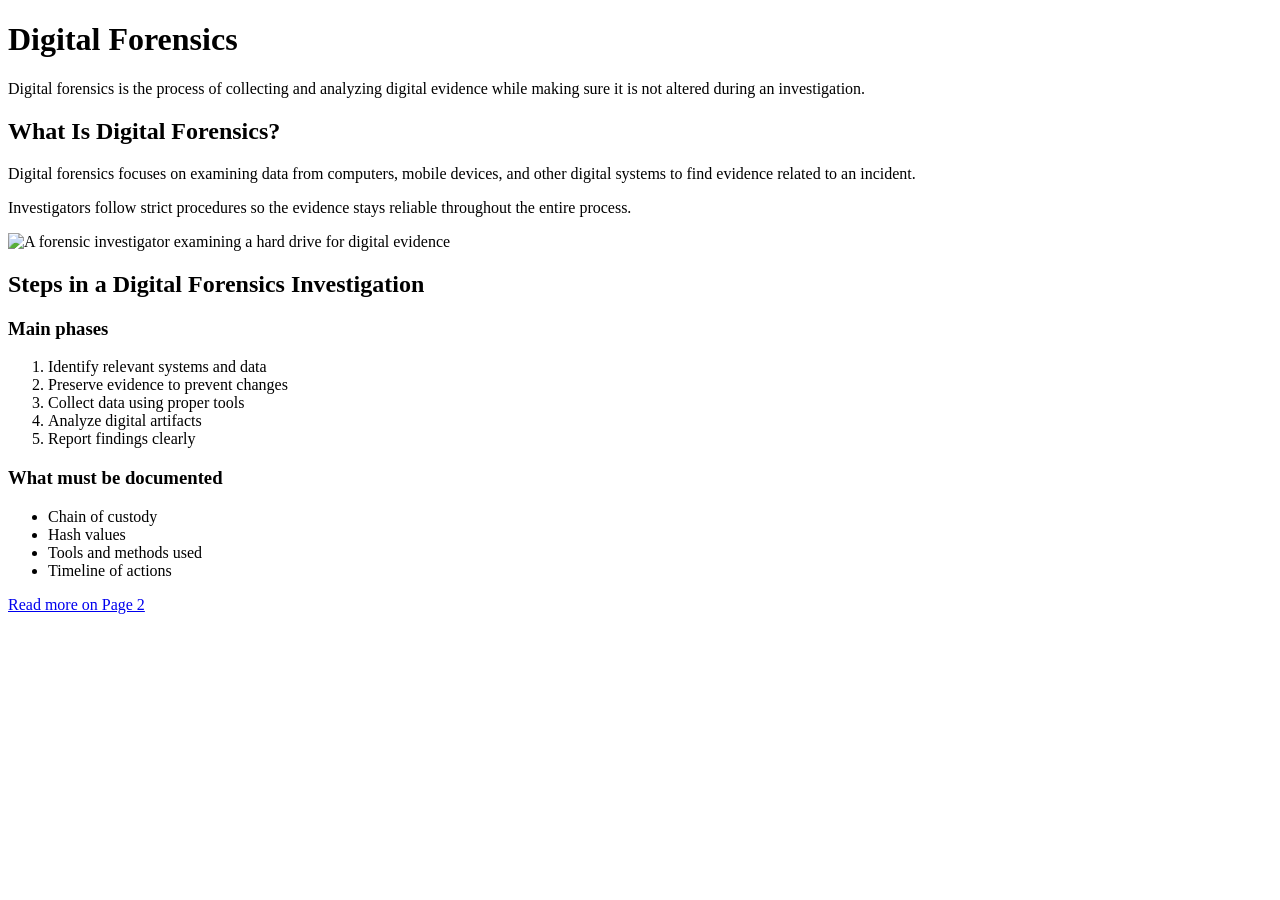
==== index.html @ c5b666a4 "Add semantic HTML content and image to index page" ====
<!DOCTYPE html>
<html lang="en">
<head>
  <meta charset="UTF-8">
  <title>Digital Forensics Overview</title>
</head>

<body>
  <!-- Header contains the page title and a brief introduction -->
  <header>
    <h1>Digital Forensics</h1>
    <p>
      Digital forensics is the process of collecting and analyzing digital
      evidence while making sure it is not altered during an investigation.
    </p>
  </header>

  <!-- Main contains the primary content of the page -->
  <main>
    <!-- Section explaining the concept of digital forensics -->
    <section>
      <h2>What Is Digital Forensics?</h2>
      <p>
        Digital forensics focuses on examining data from computers, mobile
        devices, and other digital systems to find evidence related to an
        incident.
      </p>
      <p>
        Investigators follow strict procedures so the evidence stays reliable
        throughout the entire process.
      </p>

      <!-- Image uses a relative path and includes alt text for accessibility -->
      <img
        src="images/Digital-Forensics_Picture.png"
        alt="A forensic investigator examining a hard drive for digital evidence"
        width="400"
      />
    </section>

    <!-- Section describing investigation steps and documentation -->
    <section>
      <h2>Steps in a Digital Forensics Investigation</h2>

      <h3>Main phases</h3>
      <ol>
        <li>Identify relevant systems and data</li>
        <li>Preserve evidence to prevent changes</li>
        <li>Collect data using proper tools</li>
        <li>Analyze digital artifacts</li>
        <li>Report findings clearly</li>
      </ol>

      <h3>What must be documented</h3>
      <ul>
        <li>Chain of custody</li>
        <li>Hash values</li>
        <li>Tools and methods used</li>
        <li>Timeline of actions</li>
      </ul>
    </section>
  </main>

  <!-- Footer includes navigation to the second page -->
  <footer>
    <p>
      <a href="page2.html">Read more on Page 2</a>
    </p>
  </footer>
</body>
</html>
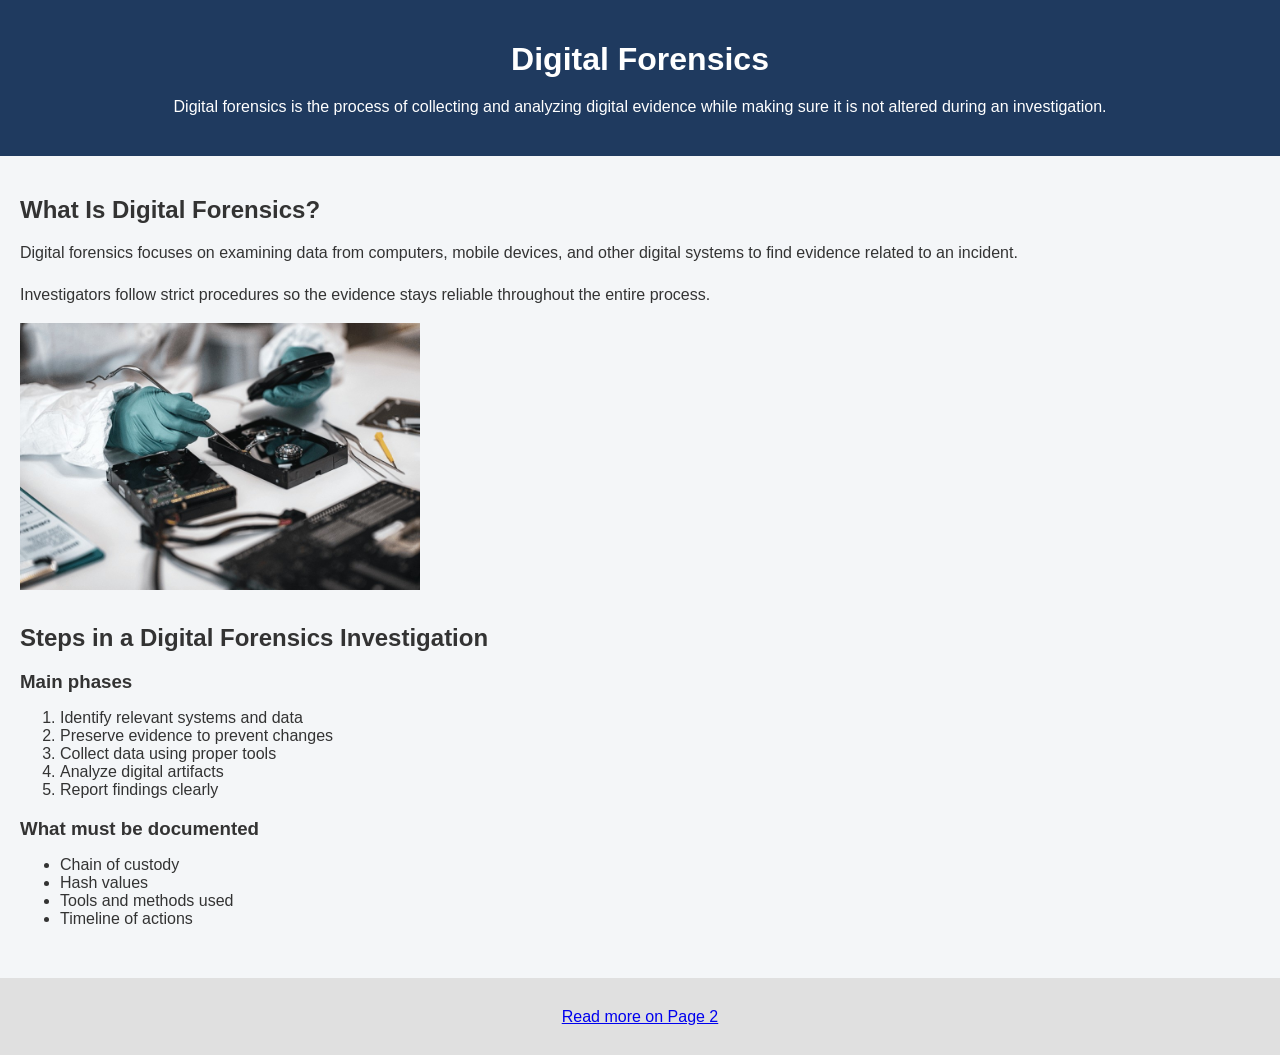
==== commit 1a77c8a0: "Fixed image path and added image to project folder" ====
--- a/index.html
+++ b/index.html
@@ -3,11 +3,14 @@
 <head>
   <meta charset="UTF-8">
   <title>Digital Forensics Overview</title>
+
+  <!-- Link to external CSS stylesheet -->
+  <link rel="stylesheet" href="css/style.css">
 </head>
 
 <body>
   <!-- Header contains the page title and a brief introduction -->
-  <header>
+  <header id="main-header">
     <h1>Digital Forensics</h1>
     <p>
       Digital forensics is the process of collecting and analyzing digital
@@ -18,7 +21,7 @@
   <!-- Main contains the primary content of the page -->
   <main>
     <!-- Section explaining the concept of digital forensics -->
-    <section>
+    <section class="content-section">
       <h2>What Is Digital Forensics?</h2>
       <p>
         Digital forensics focuses on examining data from computers, mobile
@@ -30,16 +33,16 @@
         throughout the entire process.
       </p>
 
-      <!-- Image uses a relative path and includes alt text for accessibility -->
+      <!-- Image -->
       <img
-        src="images/Digital-Forensics_Picture.png"
-        alt="A forensic investigator examining a hard drive for digital evidence"
+        src="images/forensics.jpg"
+        alt="A forensic investigator examining digital evidence"
         width="400"
       />
     </section>
 
     <!-- Section describing investigation steps and documentation -->
-    <section>
+    <section class="content-section">
       <h2>Steps in a Digital Forensics Investigation</h2>
 
       <h3>Main phases</h3>
@@ -62,7 +65,7 @@
   </main>
 
   <!-- Footer includes navigation to the second page -->
-  <footer>
+  <footer id="main-footer">
     <p>
       <a href="page2.html">Read more on Page 2</a>
     </p>
--- a/css/style.css
+++ b/css/style.css
@@ -0,0 +1,43 @@
+/* Basic page styling */
+body {
+  font-family: Arial, Helvetica, sans-serif;
+  background-color: #f4f6f8;
+  color: #333;
+  margin: 0;
+  padding: 0;
+}
+
+/* Header styling */
+header {
+  background-color: #1f3a5f;
+  color: white;
+  padding: 20px;
+  text-align: center;
+}
+
+/* Main content area */
+main {
+  padding: 20px;
+}
+
+/* Section spacing */
+section {
+  margin-bottom: 30px;
+}
+
+/* Headings */
+h1, h2, h3 {
+  margin-bottom: 10px;
+}
+
+/* Paragraph text */
+p {
+  line-height: 1.6;
+}
+
+/* Footer styling */
+footer {
+  background-color: #e0e0e0;
+  text-align: center;
+  padding: 10px;
+}
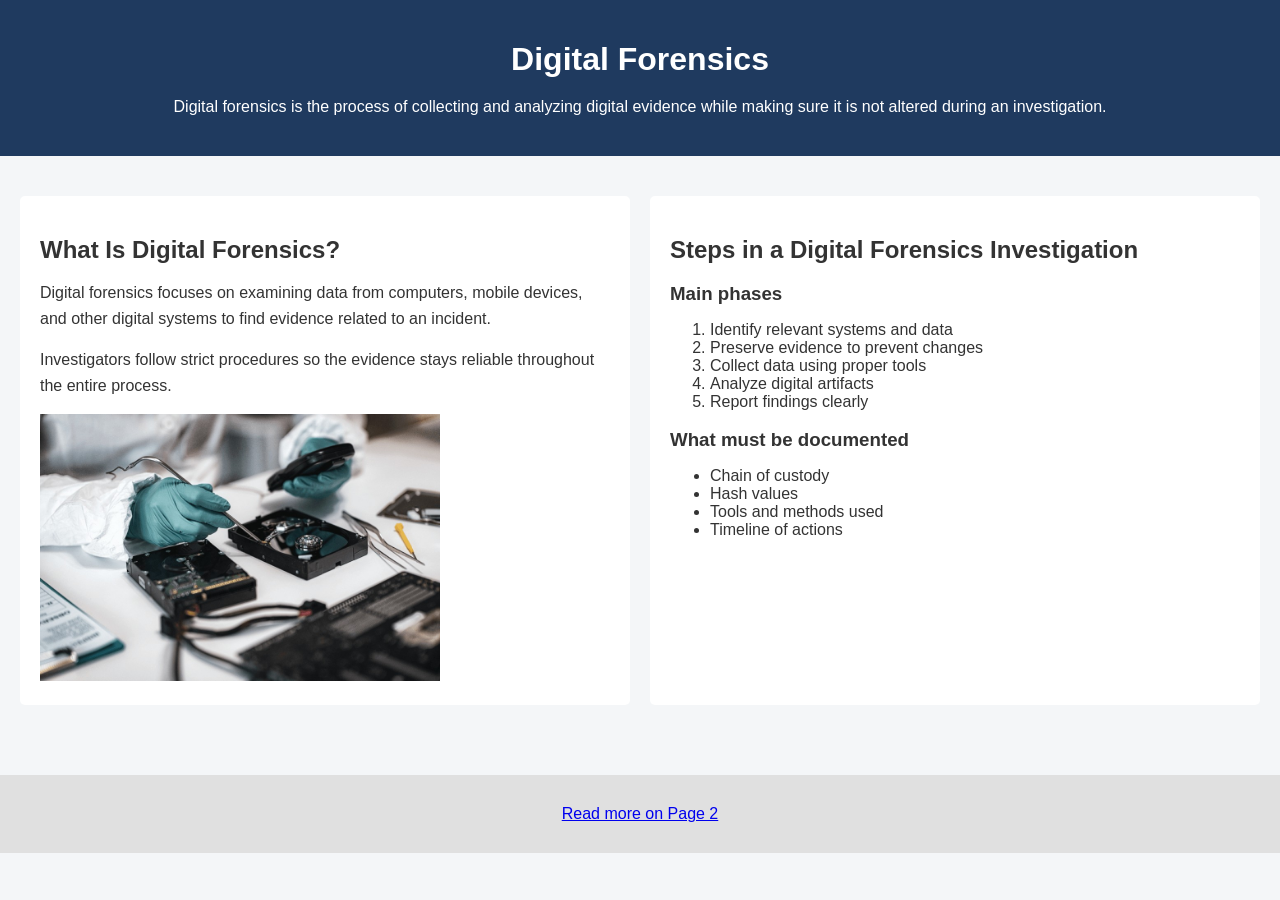
==== commit 375a603b: "Added Flexbox layout to main content" ====
--- a/index.html
+++ b/index.html
@@ -19,7 +19,7 @@
   </header>
 
   <!-- Main contains the primary content of the page -->
-  <main>
+  <main class="flex-container">
     <!-- Section explaining the concept of digital forensics -->
     <section class="content-section">
       <h2>What Is Digital Forensics?</h2>
@@ -33,7 +33,6 @@
         throughout the entire process.
       </p>
 
-      <!-- Image -->
       <img
         src="images/forensics.jpg"
         alt="A forensic investigator examining digital evidence"
--- a/css/style.css
+++ b/css/style.css
@@ -26,7 +26,9 @@
 }
 
 /* Headings */
-h1, h2, h3 {
+h1,
+h2,
+h3 {
   margin-bottom: 10px;
 }
 
@@ -40,4 +42,41 @@
   background-color: #e0e0e0;
   text-align: center;
   padding: 10px;
+}
+
+/* =========================
+   Class-based styling
+   ========================= */
+
+.content-section {
+  background-color: #ffffff;
+  padding: 20px;
+  border-radius: 5px;
+}
+
+/* =========================
+   ID-based styling
+   ========================= */
+
+#main-header {
+  margin-bottom: 20px;
+}
+
+#main-footer {
+  margin-top: 20px;
+}
+
+/* =========================
+   Flexbox layout
+   ========================= */
+
+.flex-container {
+  display: flex;
+  gap: 20px;
+  flex-wrap: wrap;
+}
+
+.flex-container .content-section {
+  flex: 1;
+  min-width: 300px;
 }
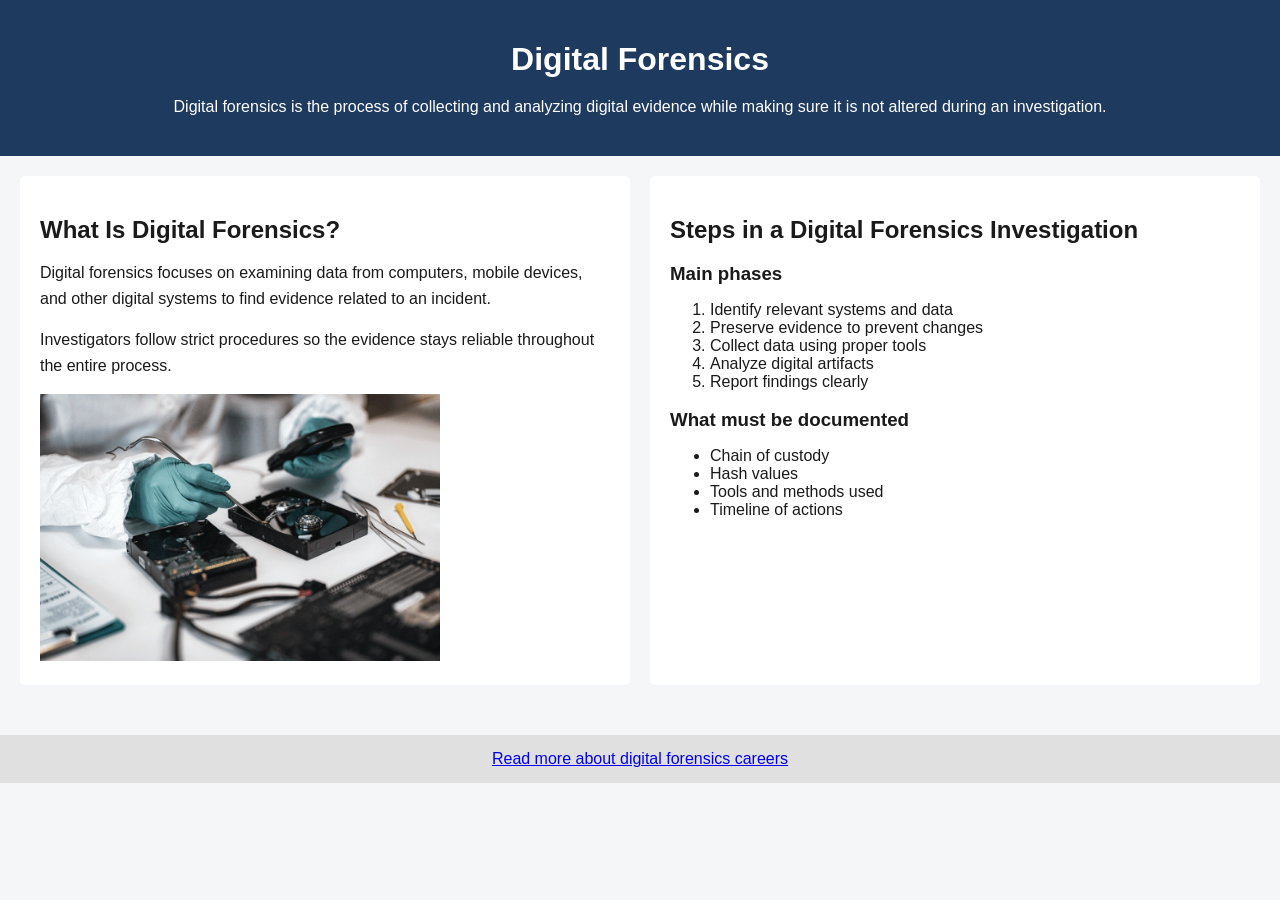
==== commit 5c9b881f: "Improved accessibility: added skip link, nav landmark, and focus styles" ====
--- a/index.html
+++ b/index.html
@@ -2,14 +2,16 @@
 <html lang="en">
 <head>
   <meta charset="UTF-8">
+  <meta name="viewport" content="width=device-width, initial-scale=1.0">
   <title>Digital Forensics Overview</title>
-
-  <!-- Link to external CSS stylesheet -->
   <link rel="stylesheet" href="css/style.css">
 </head>
 
 <body>
-  <!-- Header contains the page title and a brief introduction -->
+
+  <!-- Skip link for accessibility -->
+  <a href="#main-content" class="skip-link">Skip to main content</a>
+
   <header id="main-header">
     <h1>Digital Forensics</h1>
     <p>
@@ -18,9 +20,8 @@
     </p>
   </header>
 
-  <!-- Main contains the primary content of the page -->
-  <main class="flex-container">
-    <!-- Section explaining the concept of digital forensics -->
+  <main id="main-content" class="flex-container">
+
     <section class="content-section">
       <h2>What Is Digital Forensics?</h2>
       <p>
@@ -35,12 +36,11 @@
 
       <img
         src="images/forensics.jpg"
-        alt="A forensic investigator examining digital evidence"
+        alt="Investigator examining a hard drive for digital evidence"
         width="400"
       />
     </section>
 
-    <!-- Section describing investigation steps and documentation -->
     <section class="content-section">
       <h2>Steps in a Digital Forensics Investigation</h2>
 
@@ -61,13 +61,14 @@
         <li>Timeline of actions</li>
       </ul>
     </section>
+
   </main>
 
-  <!-- Footer includes navigation to the second page -->
   <footer id="main-footer">
-    <p>
-      <a href="page2.html">Read more on Page 2</a>
-    </p>
+    <nav>
+      <a href="page2.html">Read more about digital forensics careers</a>
+    </nav>
   </footer>
+
 </body>
 </html>
--- a/css/style.css
+++ b/css/style.css
@@ -2,15 +2,31 @@
 body {
   font-family: Arial, Helvetica, sans-serif;
   background-color: #f4f6f8;
-  color: #333;
+  color: #1a1a1a;
   margin: 0;
   padding: 0;
+}
+
+/* Skip link styling */
+.skip-link {
+  position: absolute;
+  top: -40px;
+  left: 10px;
+  background: #000;
+  color: #fff;
+  padding: 8px 12px;
+  text-decoration: none;
+  z-index: 1000;
+}
+
+.skip-link:focus {
+  top: 10px;
 }
 
 /* Header styling */
 header {
   background-color: #1f3a5f;
-  color: white;
+  color: #ffffff;
   padding: 20px;
   text-align: center;
 }
@@ -20,9 +36,15 @@
   padding: 20px;
 }
 
-/* Section spacing */
+/* Section styling */
 section {
   margin-bottom: 30px;
+}
+
+.content-section {
+  background-color: #ffffff;
+  padding: 20px;
+  border-radius: 5px;
 }
 
 /* Headings */
@@ -41,35 +63,16 @@
 footer {
   background-color: #e0e0e0;
   text-align: center;
-  padding: 10px;
+  padding: 15px;
 }
 
-/* =========================
-   Class-based styling
-   ========================= */
-
-.content-section {
-  background-color: #ffffff;
-  padding: 20px;
-  border-radius: 5px;
+/* Focus outline for keyboard users */
+a:focus {
+  outline: 3px solid #ff9900;
+  outline-offset: 2px;
 }
 
-/* =========================
-   ID-based styling
-   ========================= */
-
-#main-header {
-  margin-bottom: 20px;
-}
-
-#main-footer {
-  margin-top: 20px;
-}
-
-/* =========================
-   Flexbox layout
-   ========================= */
-
+/* Flexbox layout */
 .flex-container {
   display: flex;
   gap: 20px;
@@ -79,4 +82,23 @@
 .flex-container .content-section {
   flex: 1;
   min-width: 300px;
+}
+
+/* Responsive media query */
+@media (max-width: 768px) {
+  .flex-container {
+    flex-direction: column;
+  }
+
+  body {
+    font-size: 16px;
+  }
+
+  header {
+    padding: 15px;
+  }
+
+  .content-section {
+    padding: 15px;
+  }
 }
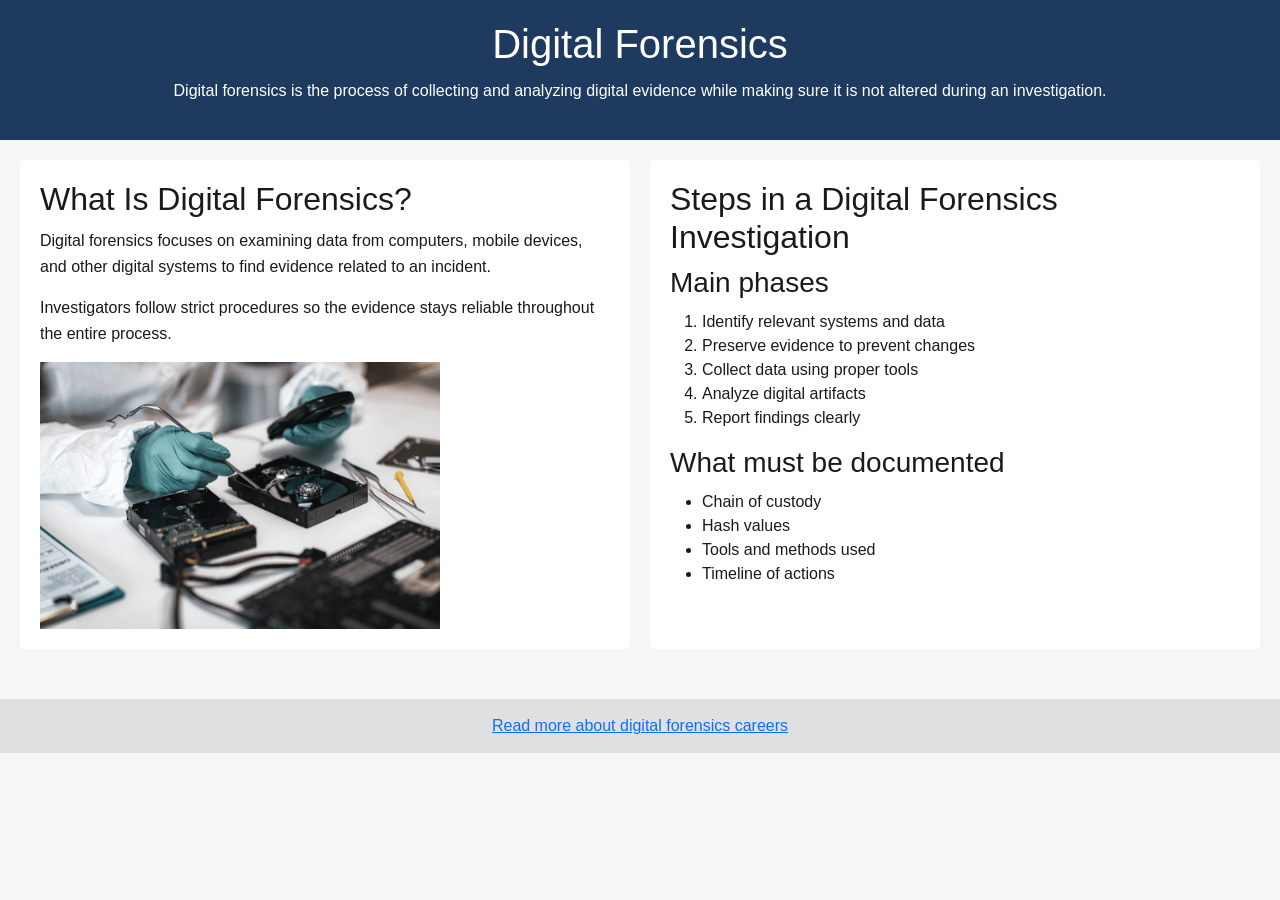
==== commit 5473bfb2: "Added Bootstrap CDN to all HTML files" ====
--- a/index.html
+++ b/index.html
@@ -4,12 +4,13 @@
   <meta charset="UTF-8">
   <meta name="viewport" content="width=device-width, initial-scale=1.0">
   <title>Digital Forensics Overview</title>
+
+  <link href="https://cdn.jsdelivr.net/npm/bootstrap@5.3.8/dist/css/bootstrap.min.css" rel="stylesheet" integrity="sha384-sRIl4kxILFvY47J16cr9ZwB07vP4J8+LH7qKQnuqkuIAvNWLzeN8tE5YBujZqJLB" crossorigin="anonymous">
   <link rel="stylesheet" href="css/style.css">
 </head>
 
 <body>
 
-  <!-- Skip link for accessibility -->
   <a href="#main-content" class="skip-link">Skip to main content</a>
 
   <header id="main-header">
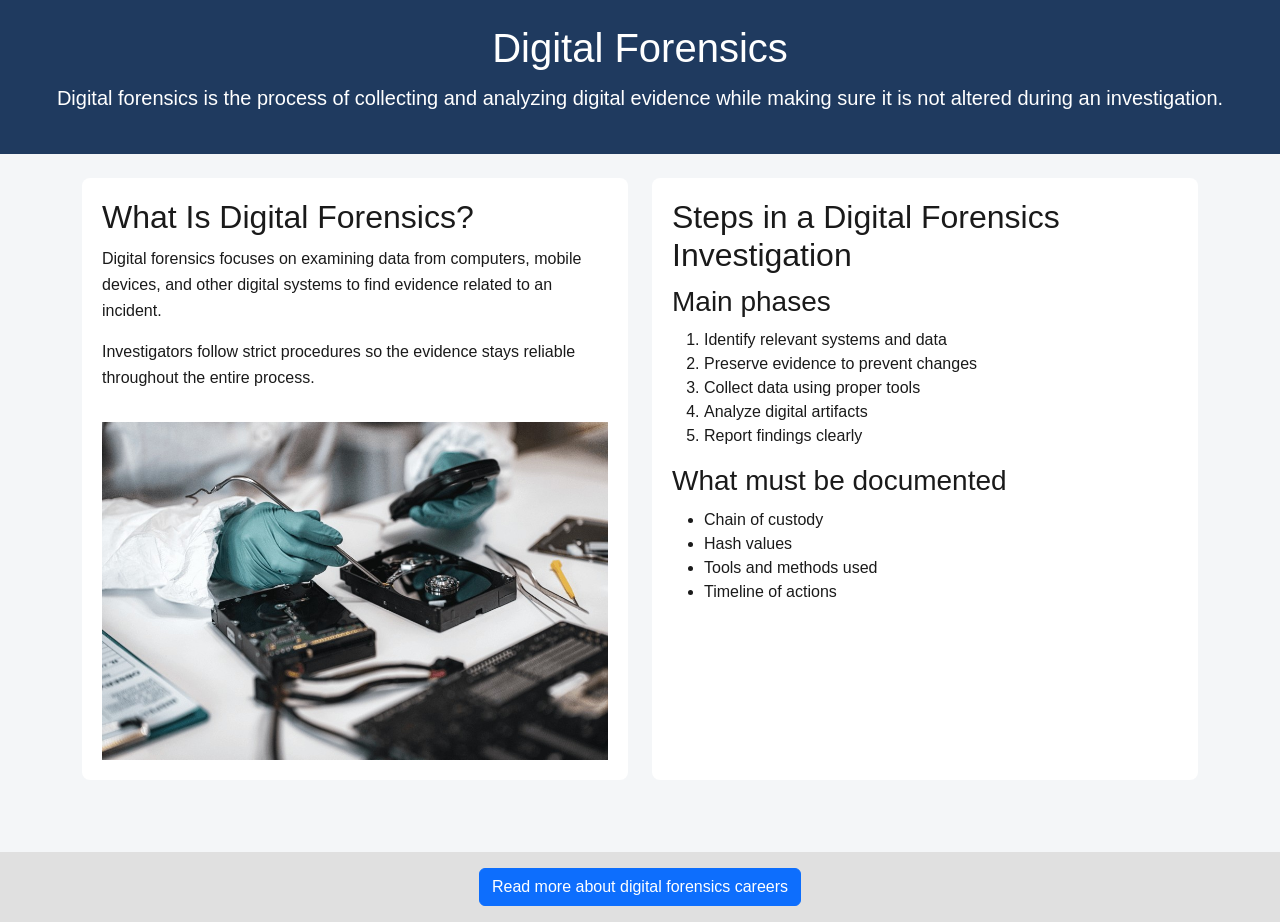
==== commit 8f8411d6: "Refactored CSS and implemented Bootstrap grid layout" ====
--- a/index.html
+++ b/index.html
@@ -13,62 +13,70 @@
 
   <a href="#main-content" class="skip-link">Skip to main content</a>
 
-  <header id="main-header">
+  <header id="main-header" class="text-center py-4">
     <h1>Digital Forensics</h1>
-    <p>
+    <p class="lead">
       Digital forensics is the process of collecting and analyzing digital
       evidence while making sure it is not altered during an investigation.
     </p>
   </header>
 
-  <main id="main-content" class="flex-container">
+  <main id="main-content" class="container mt-4">
 
-    <section class="content-section">
-      <h2>What Is Digital Forensics?</h2>
-      <p>
-        Digital forensics focuses on examining data from computers, mobile
-        devices, and other digital systems to find evidence related to an
-        incident.
-      </p>
-      <p>
-        Investigators follow strict procedures so the evidence stays reliable
-        throughout the entire process.
-      </p>
+    <div class="row">
 
-      <img
-        src="images/forensics.jpg"
-        alt="Investigator examining a hard drive for digital evidence"
-        width="400"
-      />
-    </section>
+      <section class="col-md-6 mb-4">
+        <div class="content-section h-100">
+          <h2>What Is Digital Forensics?</h2>
+          <p>
+            Digital forensics focuses on examining data from computers, mobile
+            devices, and other digital systems to find evidence related to an
+            incident.
+          </p>
+          <p>
+            Investigators follow strict procedures so the evidence stays reliable
+            throughout the entire process.
+          </p>
 
-    <section class="content-section">
-      <h2>Steps in a Digital Forensics Investigation</h2>
+          <img
+            src="images/forensics.jpg"
+            alt="Investigator examining a hard drive for digital evidence"
+            class="img-fluid mt-3"
+          />
+        </div>
+      </section>
 
-      <h3>Main phases</h3>
-      <ol>
-        <li>Identify relevant systems and data</li>
-        <li>Preserve evidence to prevent changes</li>
-        <li>Collect data using proper tools</li>
-        <li>Analyze digital artifacts</li>
-        <li>Report findings clearly</li>
-      </ol>
+      <section class="col-md-6 mb-4">
+        <div class="content-section h-100">
+          <h2>Steps in a Digital Forensics Investigation</h2>
 
-      <h3>What must be documented</h3>
-      <ul>
-        <li>Chain of custody</li>
-        <li>Hash values</li>
-        <li>Tools and methods used</li>
-        <li>Timeline of actions</li>
-      </ul>
-    </section>
+          <h3>Main phases</h3>
+          <ol>
+            <li>Identify relevant systems and data</li>
+            <li>Preserve evidence to prevent changes</li>
+            <li>Collect data using proper tools</li>
+            <li>Analyze digital artifacts</li>
+            <li>Report findings clearly</li>
+          </ol>
+
+          <h3>What must be documented</h3>
+          <ul>
+            <li>Chain of custody</li>
+            <li>Hash values</li>
+            <li>Tools and methods used</li>
+            <li>Timeline of actions</li>
+          </ul>
+        </div>
+      </section>
+
+    </div>
 
   </main>
 
-  <footer id="main-footer">
-    <nav>
-      <a href="page2.html">Read more about digital forensics careers</a>
-    </nav>
+  <footer id="main-footer" class="text-center mt-5 py-3">
+    <a href="page2.html" class="btn btn-primary">
+      Read more about digital forensics careers
+    </a>
   </footer>
 
 </body>
--- a/css/style.css
+++ b/css/style.css
@@ -27,24 +27,14 @@
 header {
   background-color: #1f3a5f;
   color: #ffffff;
-  padding: 20px;
   text-align: center;
 }
 
-/* Main content area */
-main {
-  padding: 20px;
-}
-
-/* Section styling */
-section {
-  margin-bottom: 30px;
-}
-
+/* Section card styling (works with Bootstrap grid) */
 .content-section {
   background-color: #ffffff;
   padding: 20px;
-  border-radius: 5px;
+  border-radius: 8px;
 }
 
 /* Headings */
@@ -62,8 +52,6 @@
 /* Footer styling */
 footer {
   background-color: #e0e0e0;
-  text-align: center;
-  padding: 15px;
 }
 
 /* Focus outline for keyboard users */
@@ -72,32 +60,8 @@
   outline-offset: 2px;
 }
 
-/* Flexbox layout */
-.flex-container {
-  display: flex;
-  gap: 20px;
-  flex-wrap: wrap;
-}
-
-.flex-container .content-section {
-  flex: 1;
-  min-width: 300px;
-}
-
-/* Responsive media query */
+/* Responsive tweak for smaller screens */
 @media (max-width: 768px) {
-  .flex-container {
-    flex-direction: column;
-  }
-
-  body {
-    font-size: 16px;
-  }
-
-  header {
-    padding: 15px;
-  }
-
   .content-section {
     padding: 15px;
   }
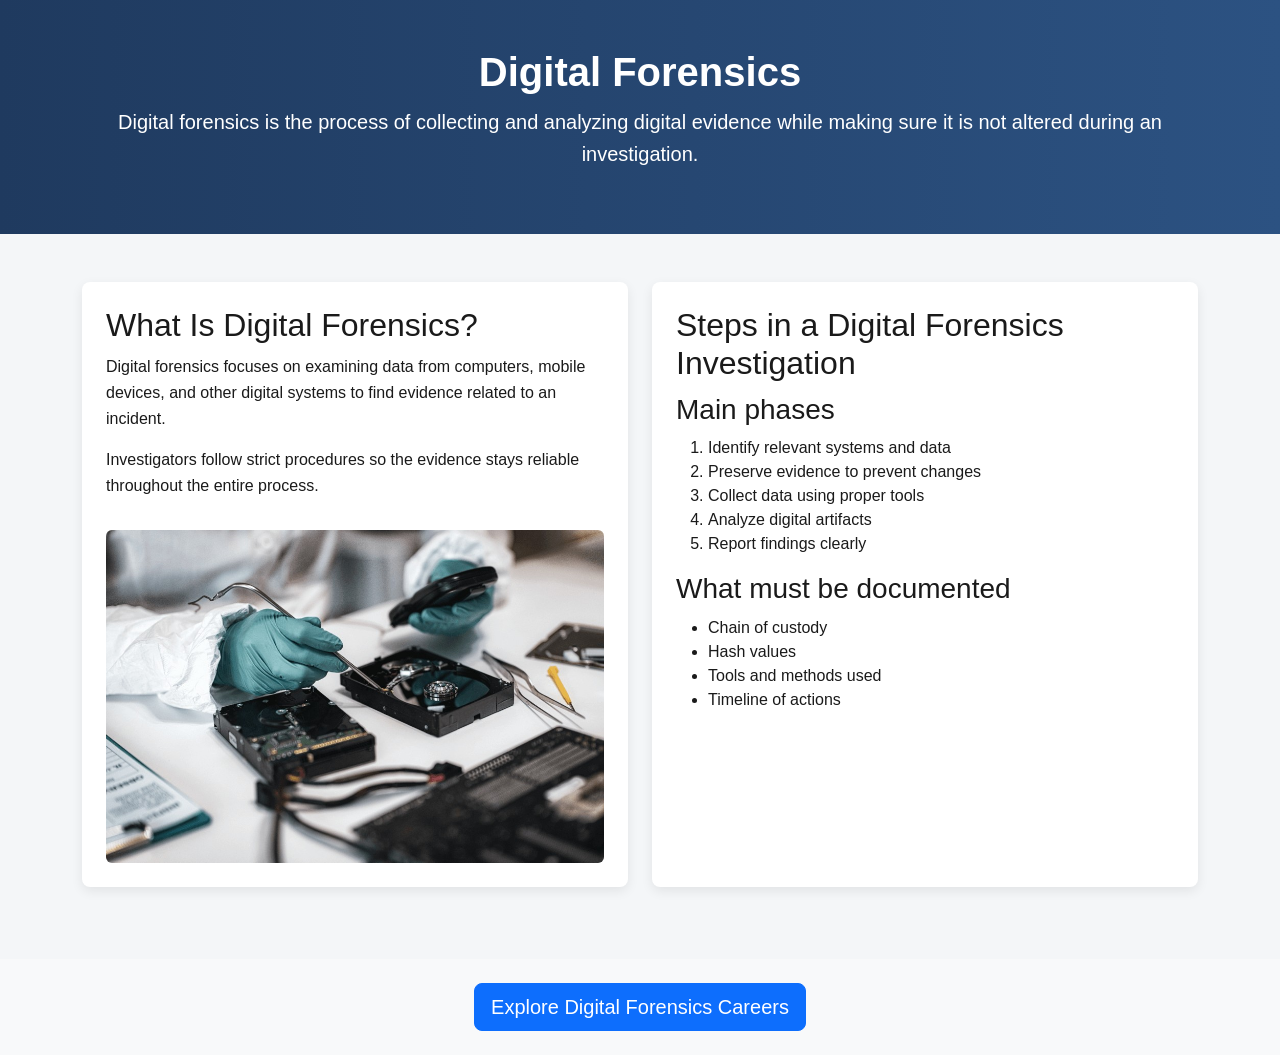
==== commit 74378392: "Enhanced visual design with Bootstrap utilities and custom styling" ====
--- a/index.html
+++ b/index.html
@@ -13,20 +13,22 @@
 
   <a href="#main-content" class="skip-link">Skip to main content</a>
 
-  <header id="main-header" class="text-center py-4">
-    <h1>Digital Forensics</h1>
-    <p class="lead">
-      Digital forensics is the process of collecting and analyzing digital
-      evidence while making sure it is not altered during an investigation.
-    </p>
+  <header id="main-header" class="text-center py-5">
+    <div class="container">
+      <h1 class="fw-bold">Digital Forensics</h1>
+      <p class="lead">
+        Digital forensics is the process of collecting and analyzing digital
+        evidence while making sure it is not altered during an investigation.
+      </p>
+    </div>
   </header>
 
-  <main id="main-content" class="container mt-4">
+  <main id="main-content" class="container mt-5">
 
     <div class="row">
 
       <section class="col-md-6 mb-4">
-        <div class="content-section h-100">
+        <div class="content-section h-100 p-4">
           <h2>What Is Digital Forensics?</h2>
           <p>
             Digital forensics focuses on examining data from computers, mobile
@@ -41,13 +43,13 @@
           <img
             src="images/forensics.jpg"
             alt="Investigator examining a hard drive for digital evidence"
-            class="img-fluid mt-3"
+            class="img-fluid mt-3 rounded"
           />
         </div>
       </section>
 
       <section class="col-md-6 mb-4">
-        <div class="content-section h-100">
+        <div class="content-section h-100 p-4">
           <h2>Steps in a Digital Forensics Investigation</h2>
 
           <h3>Main phases</h3>
@@ -73,9 +75,9 @@
 
   </main>
 
-  <footer id="main-footer" class="text-center mt-5 py-3">
-    <a href="page2.html" class="btn btn-primary">
-      Read more about digital forensics careers
+  <footer class="text-center mt-5 py-4 bg-light">
+    <a href="page2.html" class="btn btn-primary btn-lg">
+      Explore Digital Forensics Careers
     </a>
   </footer>
 
--- a/css/style.css
+++ b/css/style.css
@@ -25,16 +25,15 @@
 
 /* Header styling */
 header {
-  background-color: #1f3a5f;
+  background: linear-gradient(90deg, #1f3a5f, #2c5282);
   color: #ffffff;
-  text-align: center;
 }
 
-/* Section card styling (works with Bootstrap grid) */
+/* Section card styling */
 .content-section {
   background-color: #ffffff;
-  padding: 20px;
   border-radius: 8px;
+  box-shadow: 0 4px 12px rgba(0, 0, 0, 0.08);
 }
 
 /* Headings */
@@ -51,18 +50,11 @@
 
 /* Footer styling */
 footer {
-  background-color: #e0e0e0;
+  background-color: #f8f9fa;
 }
 
 /* Focus outline for keyboard users */
 a:focus {
   outline: 3px solid #ff9900;
   outline-offset: 2px;
-}
-
-/* Responsive tweak for smaller screens */
-@media (max-width: 768px) {
-  .content-section {
-    padding: 15px;
-  }
 }
